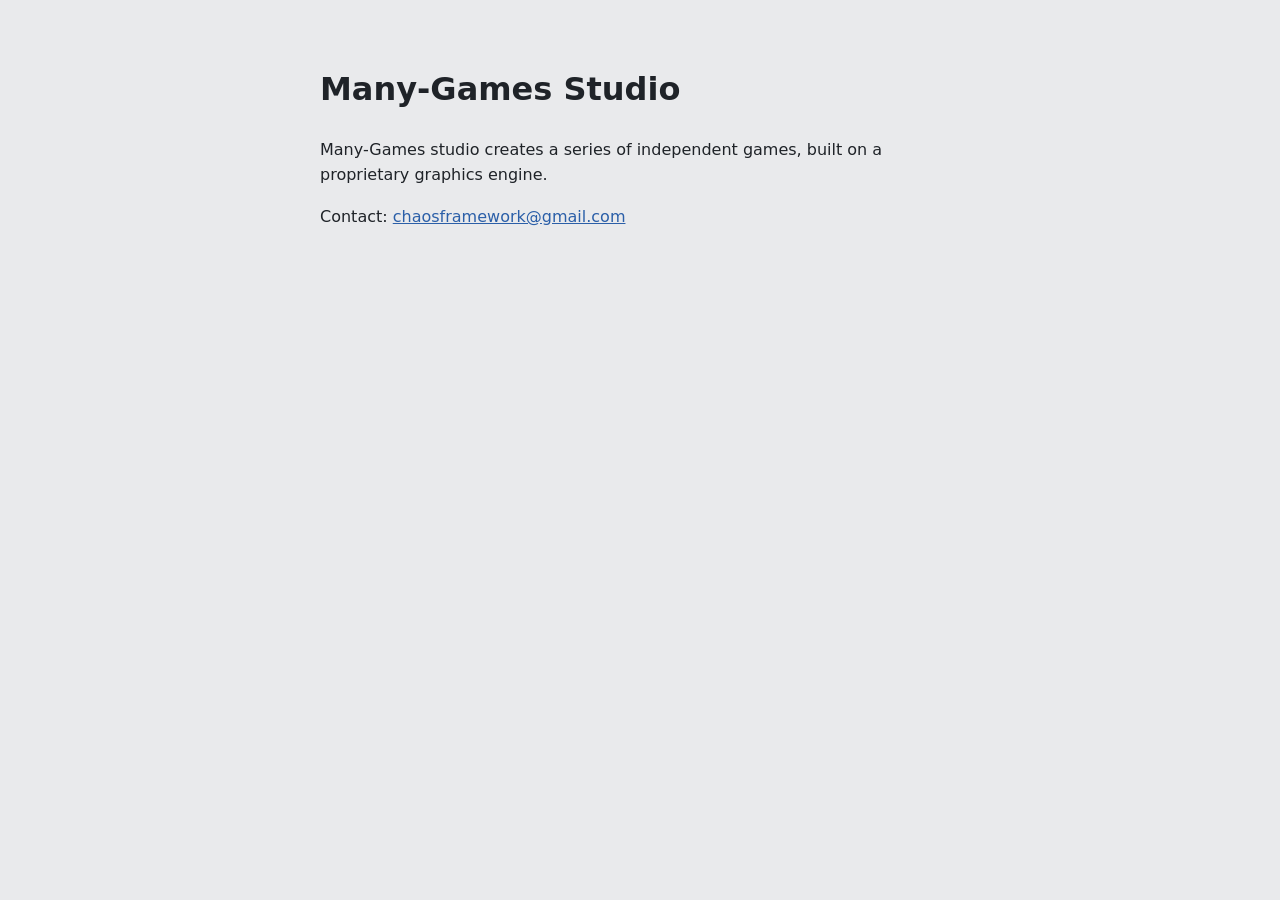
==== index.html @ daa4290c "Update index.html" ====
<!doctype html>
<html lang="en">
  <head>
    <meta charset="utf-8">
    <meta name="viewport" content="width=device-width, initial-scale=1">
    <meta name="description" content="Many-Games studio creates a series of independent games, built on a proprietary graphics engine.">
    <title>Many-Games Studio</title>
    <style>
      body {
        font-family: system-ui, sans-serif;
        background: #e9eaec;
        color: #1f2328;
        max-width: 40rem;
        margin: 0 auto;
        padding: 4rem 1rem;
        line-height: 1.6;
      }
      h1 { margin-top: 0; }
      a { color: #2b5fa8; }
    </style>
  </head>
  <body>
    <h1>Many-Games Studio</h1>
    <p>Many-Games studio creates a series of independent games, built on a proprietary graphics engine.</p>
    <p>Contact: <a href="mailto:chaosframework@gmail.com">chaosframework@gmail.com</a></p>
  </body>
</html>
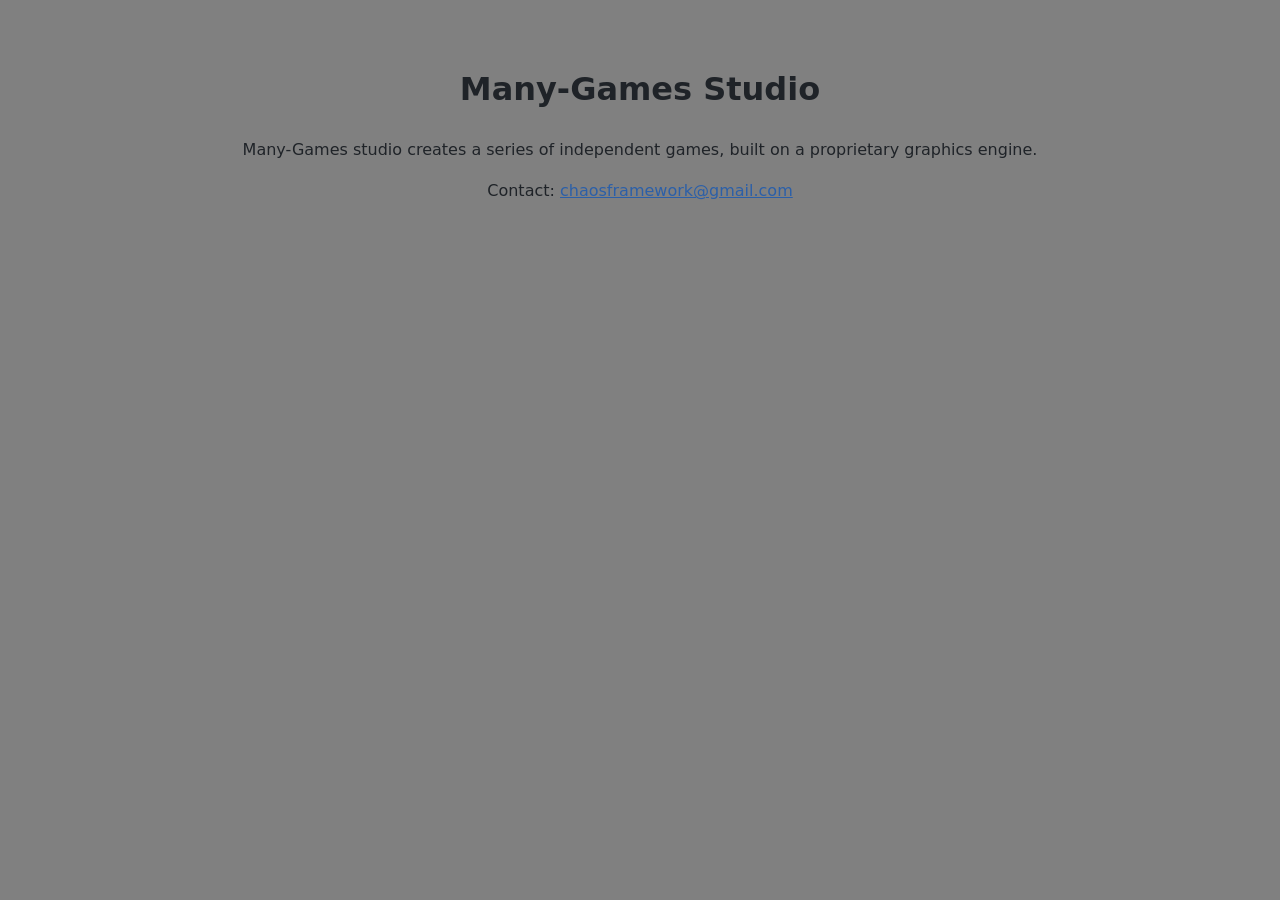
==== commit d104f2c5: "Update index.html with background color" ====
--- a/index.html
+++ b/index.html
@@ -1,27 +1,34 @@
 <!doctype html>
 <html lang="en">
-  <head>
+<head>
     <meta charset="utf-8">
     <meta name="viewport" content="width=device-width, initial-scale=1">
     <meta name="description" content="Many-Games studio creates a series of independent games, built on a proprietary graphics engine.">
     <title>Many-Games Studio</title>
     <style>
-      body {
-        font-family: system-ui, sans-serif;
-        background: #e9eaec;
-        color: #1f2328;
-        max-width: 40rem;
-        margin: 0 auto;
-        padding: 4rem 1rem;
-        line-height: 1.6;
-      }
-      h1 { margin-top: 0; }
-      a { color: #2b5fa8; }
+        body {
+            font-family: system-ui, sans-serif;
+            background: #808080;
+            color: #1f2328;
+            max-width: 60rem;
+            margin: 0 auto;
+            padding: 4rem 1rem;
+            line-height: 1.6;
+            text-align: center;
+        }
+
+        h1 {
+            margin-top: 0;
+        }
+
+        a {
+            color: #2b5fa8;
+        }
     </style>
-  </head>
-  <body>
+</head>
+<body>
     <h1>Many-Games Studio</h1>
     <p>Many-Games studio creates a series of independent games, built on a proprietary graphics engine.</p>
     <p>Contact: <a href="mailto:chaosframework@gmail.com">chaosframework@gmail.com</a></p>
-  </body>
+</body>
 </html>
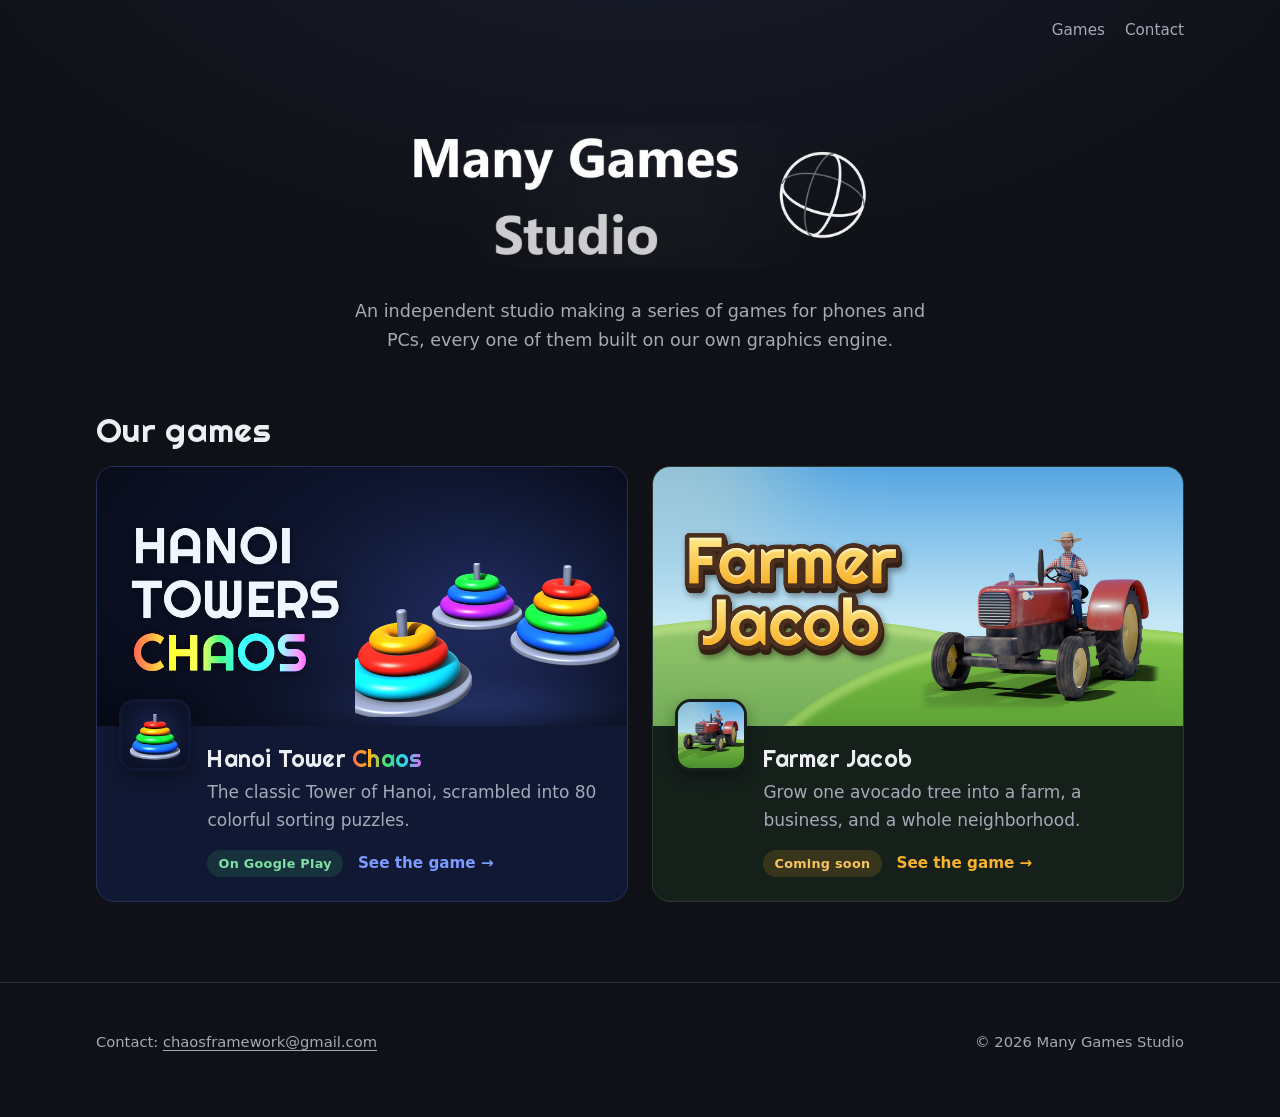
==== commit d823fd6c: "New site" ====
--- a/index.html
+++ b/index.html
@@ -3,32 +3,72 @@
 <head>
     <meta charset="utf-8">
     <meta name="viewport" content="width=device-width, initial-scale=1">
-    <meta name="description" content="Many-Games studio creates a series of independent games, built on a proprietary graphics engine.">
-    <title>Many-Games Studio</title>
-    <style>
-        body {
-            font-family: system-ui, sans-serif;
-            background: #808080;
-            color: #1f2328;
-            max-width: 60rem;
-            margin: 0 auto;
-            padding: 4rem 1rem;
-            line-height: 1.6;
-            text-align: center;
-        }
-
-        h1 {
-            margin-top: 0;
-        }
-
-        a {
-            color: #2b5fa8;
-        }
-    </style>
+    <title>Many Games Studio</title>
+    <meta name="description" content="Many Games Studio creates a series of independent games, built on a proprietary graphics engine.">
+    <meta property="og:title" content="Many Games Studio">
+    <meta property="og:description" content="Independent games, built on our own graphics engine: Hanoi Tower Chaos and Farmer Jacob.">
+    <meta property="og:image" content="https://many-games.github.io/hanoi-tower-chaos/images/feature.png">
+    <meta property="og:type" content="website">
+    <link rel="icon" type="image/png" href="assets/favicon.png">
+    <link rel="preconnect" href="https://fonts.googleapis.com">
+    <link rel="preconnect" href="https://fonts.gstatic.com" crossorigin>
+    <link rel="stylesheet" href="https://fonts.googleapis.com/css2?family=Righteous&display=swap">
+    <link rel="stylesheet" href="assets/site.css">
 </head>
 <body>
-    <h1>Many-Games Studio</h1>
-    <p>Many-Games studio creates a series of independent games, built on a proprietary graphics engine.</p>
-    <p>Contact: <a href="mailto:chaosframework@gmail.com">chaosframework@gmail.com</a></p>
+    <header class="site-header">
+        <div class="wrap site-header--end">
+            <nav class="site-nav" aria-label="Main">
+                <a href="#games">Games</a>
+                <a href="#contact">Contact</a>
+            </nav>
+        </div>
+    </header>
+
+    <main>
+        <section class="intro wrap">
+            <h1 class="visually-hidden">Many Games Studio</h1>
+            <img class="intro__logo" src="assets/many-games-logo.png" alt="" width="672" height="203">
+            <p>An independent studio making a series of games for phones and PCs, every one of them built on our own graphics engine.</p>
+        </section>
+
+        <section class="wrap" id="games" aria-labelledby="games-title">
+            <h2 id="games-title">Our games</h2>
+            <div class="games">
+                <a class="game-card theme-hanoi" href="hanoi-tower-chaos/">
+                    <img class="game-card__art" src="hanoi-tower-chaos/images/feature.png" alt="" width="1024" height="500">
+                    <div class="game-card__body">
+                        <img class="game-card__icon" src="hanoi-tower-chaos/images/icon.png" alt="" width="512" height="512">
+                        <div>
+                            <h3><span class="title-hanoi">Hanoi Tower <span class="chaos">Chaos</span></span></h3>
+                            <p>The classic Tower of Hanoi, scrambled into 80 colorful sorting puzzles.</p>
+                            <span class="pill pill--live">On Google Play</span>
+                            <span class="game-card__more">See the game &rarr;</span>
+                        </div>
+                    </div>
+                </a>
+
+                <a class="game-card theme-farmer" href="farmer-jacob/">
+                    <img class="game-card__art" src="farmer-jacob/images/feature.png" alt="" width="1024" height="500">
+                    <div class="game-card__body">
+                        <img class="game-card__icon" src="farmer-jacob/images/icon.png" alt="" width="512" height="512">
+                        <div>
+                            <h3>Farmer Jacob</h3>
+                            <p>Grow one avocado tree into a farm, a business, and a whole neighborhood.</p>
+                            <span class="pill pill--soon">Coming soon</span>
+                            <span class="game-card__more">See the game &rarr;</span>
+                        </div>
+                    </div>
+                </a>
+            </div>
+        </section>
+    </main>
+
+    <footer class="site-footer" id="contact">
+        <div class="wrap">
+            <p>Contact: <a href="mailto:chaosframework@gmail.com">chaosframework@gmail.com</a></p>
+            <p>&copy; 2026 Many Games Studio</p>
+        </div>
+    </footer>
 </body>
 </html>
--- a/assets/site.css
+++ b/assets/site.css
@@ -0,0 +1,571 @@
+/* Many Games Studio - shared styles for the landing page, the game pages and their privacy policies */
+
+:root {
+    color-scheme: dark;
+    --bg: #0f1116;
+    --bg-glow: rgba(110, 140, 255, 0.10);
+    --surface: #171a22;
+    --surface-raised: #1d212b;
+    --line: #2a2f3b;
+    --text: #eceef3;
+    --muted: #a4aab7;
+    --accent: #8aa8ff;
+    --accent-ink: #0f1116;
+    --radius: 18px;
+    --radius-small: 12px;
+    --page: 68rem;
+    --display: "Righteous", system-ui, sans-serif;
+    --body: system-ui, -apple-system, "Segoe UI", Roboto, Helvetica, Arial, sans-serif;
+}
+
+/* Each game page takes on its game's colors */
+.theme-hanoi {
+    --bg: #0a0f21;
+    --bg-glow: rgba(70, 110, 255, 0.16);
+    --surface: #111833;
+    --surface-raised: #17203f;
+    --line: #26305a;
+    --accent: #7c9bff;
+}
+
+.theme-farmer {
+    --bg: #0e1512;
+    --bg-glow: rgba(120, 200, 90, 0.12);
+    --surface: #15201b;
+    --surface-raised: #1b2922;
+    --line: #2a3a31;
+    --accent: #f8b22c;
+    --accent-ink: #3b230f;
+}
+
+*, *::before, *::after {
+    box-sizing: border-box;
+}
+
+html {
+    -webkit-text-size-adjust: 100%;
+}
+
+body {
+    margin: 0;
+    background: radial-gradient(70rem 40rem at 50% -10rem, var(--bg-glow), transparent 70%), var(--bg);
+    color: var(--text);
+    font: 17px/1.65 var(--body);
+    min-height: 100vh;
+}
+
+img, video {
+    display: block;
+    max-width: 100%;
+    height: auto;
+}
+
+a {
+    color: var(--accent);
+    text-underline-offset: 0.2em;
+}
+
+a:focus-visible, button:focus-visible {
+    outline: 3px solid var(--accent);
+    outline-offset: 3px;
+    border-radius: 6px;
+}
+
+h1, h2, h3 {
+    font-family: var(--display);
+    font-weight: 400;
+    line-height: 1.15;
+    letter-spacing: 0.01em;
+}
+
+h2 {
+    font-size: clamp(1.6rem, 1.2rem + 1.4vw, 2.1rem);
+    margin: 0 0 1rem;
+}
+
+.visually-hidden {
+    position: absolute;
+    width: 1px;
+    height: 1px;
+    overflow: hidden;
+    clip: rect(0 0 0 0);
+    white-space: nowrap;
+}
+
+.wrap {
+    width: min(100% - 2rem, var(--page));
+    margin-inline: auto;
+}
+
+/* ---- Header and footer ---- */
+
+.site-header {
+    padding: 1.1rem 0;
+}
+
+.site-header .wrap {
+    display: flex;
+    align-items: center;
+    justify-content: space-between;
+    gap: 1rem;
+}
+
+.site-header .site-header--end {
+    justify-content: flex-end;
+}
+
+.site-header__logo img {
+    height: 2.6rem;
+    width: auto;
+}
+
+.site-nav {
+    display: flex;
+    gap: 1.25rem;
+    font-size: 0.95rem;
+}
+
+.site-nav a {
+    color: var(--muted);
+    text-decoration: none;
+}
+
+.site-nav a:hover {
+    color: var(--text);
+}
+
+.site-footer {
+    margin-top: 5rem;
+    padding: 2rem 0 3rem;
+    border-top: 1px solid var(--line);
+    color: var(--muted);
+    font-size: 0.92rem;
+}
+
+.site-footer .wrap {
+    display: flex;
+    flex-wrap: wrap;
+    justify-content: space-between;
+    gap: 0.75rem 2rem;
+}
+
+.site-footer a {
+    color: var(--muted);
+}
+
+.site-footer ul {
+    display: flex;
+    flex-wrap: wrap;
+    gap: 0.5rem 1.5rem;
+    list-style: none;
+    margin: 0;
+    padding: 0;
+}
+
+/* ---- Landing page ---- */
+
+.intro {
+    padding: 4rem 0 3.5rem;
+    text-align: center;
+}
+
+.intro__logo {
+    width: min(30rem, 88%);
+    margin: 0 auto 1.75rem;
+}
+
+.intro p {
+    max-width: 36rem;
+    margin: 0 auto;
+    color: var(--muted);
+    font-size: 1.1rem;
+}
+
+.games {
+    display: grid;
+    grid-template-columns: repeat(auto-fit, minmax(19rem, 1fr));
+    gap: 1.5rem;
+}
+
+.game-card {
+    display: flex;
+    flex-direction: column;
+    background: var(--surface);
+    border: 1px solid var(--line);
+    border-radius: var(--radius);
+    overflow: hidden;
+    color: inherit;
+    text-decoration: none;
+    transition: transform 0.2s ease, border-color 0.2s ease, box-shadow 0.2s ease;
+}
+
+.game-card:hover {
+    transform: translateY(-4px);
+    border-color: var(--accent);
+    box-shadow: 0 18px 40px rgba(0, 0, 0, 0.35);
+}
+
+.game-card__art {
+    aspect-ratio: 1024 / 500;
+    width: 100%;
+    object-fit: cover;
+}
+
+.game-card__body {
+    display: flex;
+    gap: 1rem;
+    align-items: flex-start;
+    padding: 1.25rem 1.4rem 1.5rem;
+}
+
+.game-card__icon {
+    width: 4.5rem;
+    height: 4.5rem;
+    border-radius: 22%;
+    flex: none;
+    margin-top: -2.9rem;
+    border: 3px solid var(--surface);
+    box-shadow: 0 6px 16px rgba(0, 0, 0, 0.35);
+}
+
+.game-card h3 {
+    margin: 0 0 0.35rem;
+    font-size: 1.45rem;
+}
+
+.game-card p {
+    margin: 0 0 0.9rem;
+    color: var(--muted);
+}
+
+.game-card__more {
+    color: var(--accent);
+    font-weight: 600;
+    font-size: 0.95rem;
+}
+
+/* ---- Status pills and buttons ---- */
+
+.pill {
+    display: inline-block;
+    padding: 0.2rem 0.7rem;
+    border-radius: 999px;
+    font-size: 0.8rem;
+    font-weight: 600;
+    letter-spacing: 0.02em;
+    margin-right: 0.6rem;
+    vertical-align: middle;
+}
+
+.pill--live {
+    background: rgba(70, 200, 120, 0.15);
+    color: #7fe0a4;
+}
+
+.pill--soon {
+    background: rgba(248, 178, 44, 0.15);
+    color: #f8c45c;
+}
+
+.button {
+    display: inline-flex;
+    align-items: center;
+    gap: 0.6rem;
+    padding: 0.8rem 1.4rem;
+    border-radius: 999px;
+    background: var(--accent);
+    color: var(--accent-ink);
+    font-weight: 700;
+    text-decoration: none;
+    transition: filter 0.15s ease, transform 0.15s ease;
+}
+
+.button:hover {
+    filter: brightness(1.08);
+    transform: translateY(-1px);
+}
+
+.button svg {
+    width: 1.1em;
+    height: 1.1em;
+}
+
+.button--quiet {
+    background: transparent;
+    color: var(--text);
+    border: 1px solid var(--line);
+}
+
+/* ---- Game pages ---- */
+
+.game-hero {
+    padding-top: 1rem;
+}
+
+.game-hero__art {
+    width: 100%;
+    border-radius: var(--radius);
+    border: 1px solid var(--line);
+    box-shadow: 0 24px 60px rgba(0, 0, 0, 0.45);
+}
+
+.game-hero__head {
+    display: flex;
+    flex-wrap: wrap;
+    align-items: center;
+    gap: 1.25rem 1.5rem;
+    margin-top: -3rem;
+    padding: 0 1.5rem;
+    position: relative;
+}
+
+.game-hero__icon {
+    width: 7.5rem;
+    height: 7.5rem;
+    border-radius: 22%;
+    border: 4px solid var(--bg);
+    box-shadow: 0 10px 28px rgba(0, 0, 0, 0.45);
+}
+
+.game-hero__text {
+    flex: 1 1 18rem;
+    padding-top: 3rem;
+}
+
+.game-hero h1 {
+    font-size: clamp(2.2rem, 1.5rem + 2.6vw, 3.4rem);
+    margin: 0 0 0.3rem;
+}
+
+.game-hero__tagline {
+    margin: 0;
+    color: var(--muted);
+    font-size: 1.12rem;
+}
+
+.game-hero__actions {
+    display: flex;
+    flex-wrap: wrap;
+    align-items: center;
+    gap: 0.75rem 1rem;
+    margin-top: 1.1rem;
+}
+
+.game-hero__note {
+    color: var(--muted);
+    font-size: 0.9rem;
+}
+
+/* The game names, lettered the way the games letter them */
+.title-hanoi .chaos {
+    background: linear-gradient(90deg, #ff6a4d, #ffb31a, #3fe07a, #2fd6ef, #e06cf0);
+    -webkit-background-clip: text;
+    background-clip: text;
+    color: transparent;
+}
+
+.title-farmer {
+    color: #ffd25e;
+    text-shadow:
+        2px 0 0 #4a2e1e, -2px 0 0 #4a2e1e, 0 2px 0 #4a2e1e, 0 -2px 0 #4a2e1e,
+        2px 2px 0 #4a2e1e, -2px 2px 0 #4a2e1e, 2px -2px 0 #4a2e1e, -2px -2px 0 #4a2e1e,
+        3px 5px 0 #34200f;
+}
+
+.section {
+    margin-top: 4.5rem;
+}
+
+.about {
+    display: grid;
+    grid-template-columns: minmax(0, 1.15fr) minmax(0, 1fr);
+    gap: 2rem 3rem;
+}
+
+.about p {
+    margin: 0 0 1rem;
+}
+
+.features {
+    list-style: none;
+    margin: 0;
+    padding: 1.4rem 1.6rem;
+    background: var(--surface);
+    border: 1px solid var(--line);
+    border-radius: var(--radius);
+}
+
+.features li {
+    position: relative;
+    padding-left: 1.6rem;
+    margin: 0.55rem 0;
+}
+
+.features li::before {
+    content: "";
+    position: absolute;
+    left: 0;
+    top: 0.6em;
+    width: 0.55rem;
+    height: 0.55rem;
+    border-radius: 50%;
+    background: var(--accent);
+}
+
+.lead {
+    color: var(--muted);
+    margin: -0.4rem 0 1.5rem;
+}
+
+/* Screenshots: four across on a wide screen, a row to swipe through on a phone */
+.shots {
+    display: grid;
+    grid-template-columns: repeat(4, minmax(0, 1fr));
+    gap: 1.25rem;
+    list-style: none;
+    margin: 0;
+    padding: 0;
+}
+
+.shots a {
+    display: block;
+    border-radius: var(--radius-small);
+    overflow: hidden;
+    border: 1px solid var(--line);
+    transition: transform 0.2s ease, border-color 0.2s ease;
+}
+
+.shots a:hover {
+    transform: translateY(-3px);
+    border-color: var(--accent);
+}
+
+.shots figcaption {
+    margin-top: 0.55rem;
+    color: var(--muted);
+    font-size: 0.88rem;
+    text-align: center;
+}
+
+.shots figure {
+    margin: 0;
+}
+
+/* The intro clip, portrait like the phone it was made for, with what it shows beside it */
+.film {
+    display: grid;
+    grid-template-columns: minmax(0, 1fr) 22rem;
+    gap: 2rem 3rem;
+    align-items: center;
+}
+
+.film video {
+    width: 100%;
+    aspect-ratio: 9 / 16;
+    border-radius: var(--radius);
+    border: 1px solid var(--line);
+    background: #000;
+    box-shadow: 0 24px 60px rgba(0, 0, 0, 0.45);
+}
+
+.film p {
+    margin: 0 0 1rem;
+}
+
+.privacy {
+    padding: 1.6rem 1.8rem;
+    background: var(--surface);
+    border: 1px solid var(--line);
+    border-radius: var(--radius);
+}
+
+.privacy h2 {
+    margin-bottom: 0.6rem;
+}
+
+.privacy p {
+    margin: 0 0 0.9rem;
+    color: var(--muted);
+}
+
+.privacy p:last-child {
+    margin-bottom: 0;
+}
+
+/* ---- Privacy policy pages ---- */
+
+.policy {
+    max-width: 44rem;
+    margin-inline: auto;
+}
+
+.policy__back {
+    display: inline-block;
+    margin-bottom: 1.5rem;
+    font-size: 0.95rem;
+}
+
+.policy h1 {
+    font-size: clamp(1.9rem, 1.4rem + 1.8vw, 2.6rem);
+    margin: 0 0 0.3rem;
+}
+
+.policy h2 {
+    font-size: 1.3rem;
+    margin: 2.4rem 0 0.6rem;
+}
+
+.policy .updated {
+    color: var(--muted);
+    font-size: 0.92rem;
+    margin-top: 0;
+}
+
+.policy li {
+    margin: 0.4rem 0;
+}
+
+/* ---- Narrow screens ---- */
+
+@media (max-width: 52rem) {
+    .about, .film {
+        grid-template-columns: minmax(0, 1fr);
+    }
+
+    .film video {
+        width: min(22rem, 100%);
+        margin-inline: auto;
+    }
+
+    .shots {
+        display: flex;
+        overflow-x: auto;
+        scroll-snap-type: x mandatory;
+        padding-bottom: 0.75rem;
+    }
+
+    .shots li {
+        flex: 0 0 58%;
+        scroll-snap-align: start;
+    }
+
+    .game-hero__head {
+        margin-top: -2rem;
+        padding: 0 0.5rem;
+    }
+
+    .game-hero__icon {
+        width: 5.5rem;
+        height: 5.5rem;
+    }
+
+    .game-hero__text {
+        padding-top: 0;
+    }
+}
+
+@media (prefers-reduced-motion: reduce) {
+    *, *::before, *::after {
+        transition: none !important;
+    }
+}
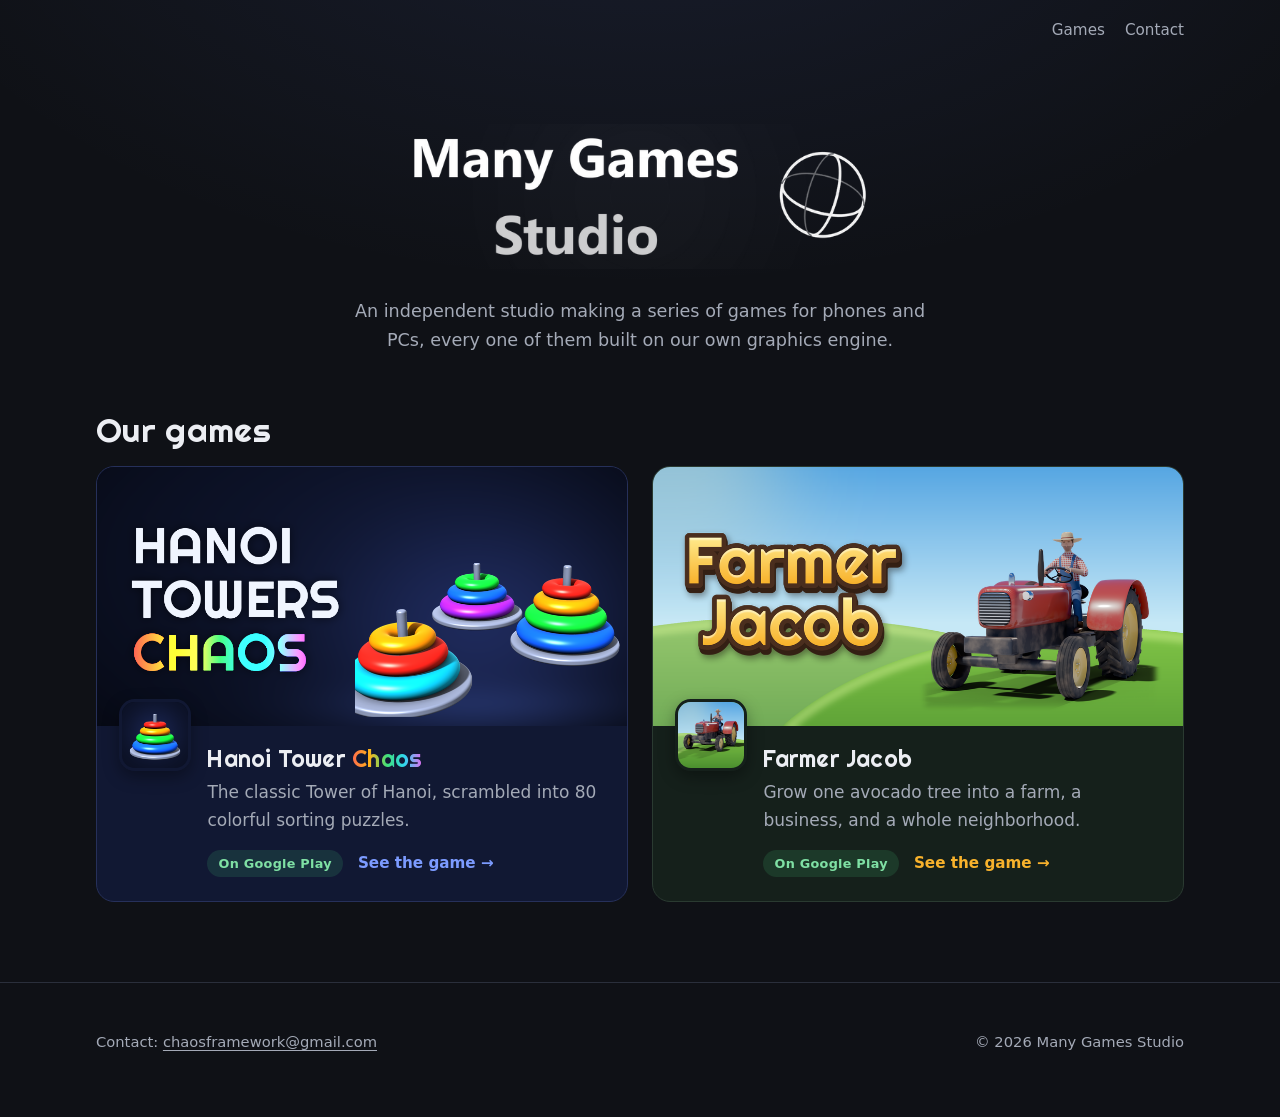
==== commit 094f1a7a: "link Farmer Jacob to google play store" ====
--- a/index.html
+++ b/index.html
@@ -55,7 +55,7 @@
                         <div>
                             <h3>Farmer Jacob</h3>
                             <p>Grow one avocado tree into a farm, a business, and a whole neighborhood.</p>
-                            <span class="pill pill--soon">Coming soon</span>
+                            <span class="pill pill--live">On Google Play</span>
                             <span class="game-card__more">See the game &rarr;</span>
                         </div>
                     </div>
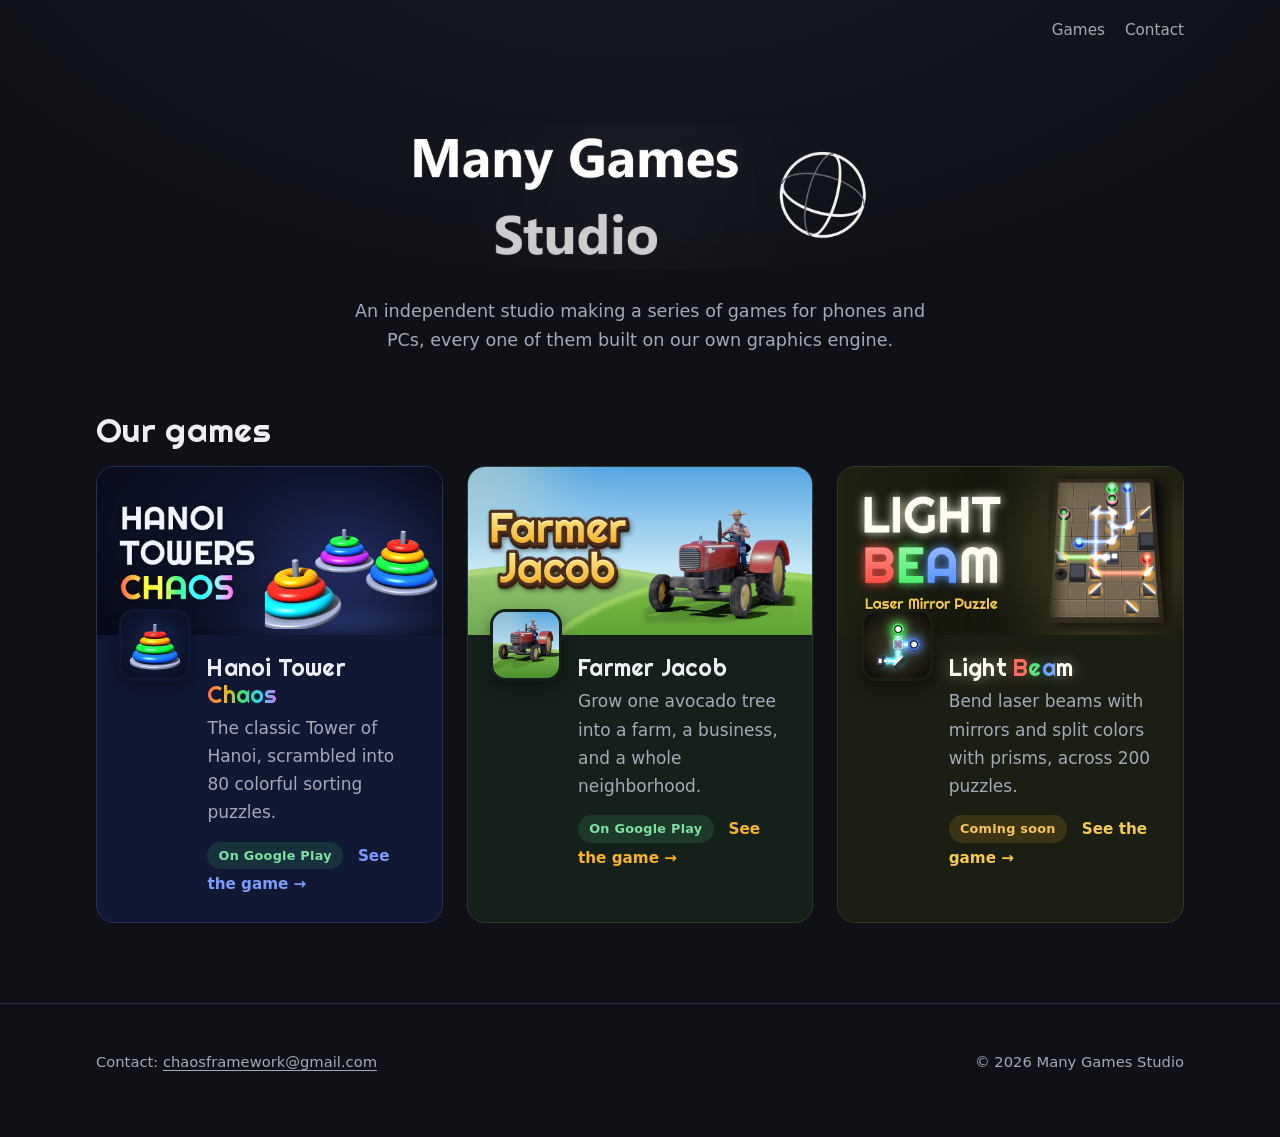
==== commit 0d4897e6: "Added Ligth-Beam to the site" ====
--- a/index.html
+++ b/index.html
@@ -6,7 +6,7 @@
     <title>Many Games Studio</title>
     <meta name="description" content="Many Games Studio creates a series of independent games, built on a proprietary graphics engine.">
     <meta property="og:title" content="Many Games Studio">
-    <meta property="og:description" content="Independent games, built on our own graphics engine: Hanoi Tower Chaos and Farmer Jacob.">
+    <meta property="og:description" content="Independent games, built on our own graphics engine: Hanoi Tower Chaos, Farmer Jacob and Light Beam.">
     <meta property="og:image" content="https://many-games.github.io/hanoi-tower-chaos/images/feature.png">
     <meta property="og:type" content="website">
     <link rel="icon" type="image/png" href="assets/favicon.png">
@@ -60,6 +60,19 @@
                         </div>
                     </div>
                 </a>
+
+                <a class="game-card theme-beam" href="light-beam/">
+                    <img class="game-card__art" src="light-beam/images/feature.png" alt="" width="1024" height="500">
+                    <div class="game-card__body">
+                        <img class="game-card__icon" src="light-beam/images/icon.png" alt="" width="512" height="512">
+                        <div>
+                            <h3 class="title-beam">Light <span class="r">B</span><span class="g">e</span><span class="b">a</span>m</h3>
+                            <p>Bend laser beams with mirrors and split colors with prisms, across 200 puzzles.</p>
+                            <span class="pill pill--soon">Coming soon</span>
+                            <span class="game-card__more">See the game &rarr;</span>
+                        </div>
+                    </div>
+                </a>
             </div>
         </section>
     </main>
--- a/assets/site.css
+++ b/assets/site.css
@@ -38,6 +38,16 @@
     --accent-ink: #3b230f;
 }
 
+.theme-beam {
+    --bg: #12140c;
+    --bg-glow: rgba(200, 220, 120, 0.10);
+    --surface: #1b1e12;
+    --surface-raised: #222617;
+    --line: #333a22;
+    --accent: #f5c94e;
+    --accent-ink: #2a2208;
+}
+
 *, *::before, *::after {
     box-sizing: border-box;
 }
@@ -372,6 +382,15 @@
         3px 5px 0 #34200f;
 }
 
+.title-beam {
+    color: #fffbef;
+    text-shadow: 0 0 14px rgba(255, 250, 230, 0.45);
+}
+
+.title-beam .r { color: #ff6b62; text-shadow: 0 0 14px rgba(255, 90, 80, 0.55); }
+.title-beam .g { color: #5ee67f; text-shadow: 0 0 14px rgba(80, 230, 120, 0.55); }
+.title-beam .b { color: #6fa2ff; text-shadow: 0 0 14px rgba(90, 140, 255, 0.55); }
+
 .section {
     margin-top: 4.5rem;
 }
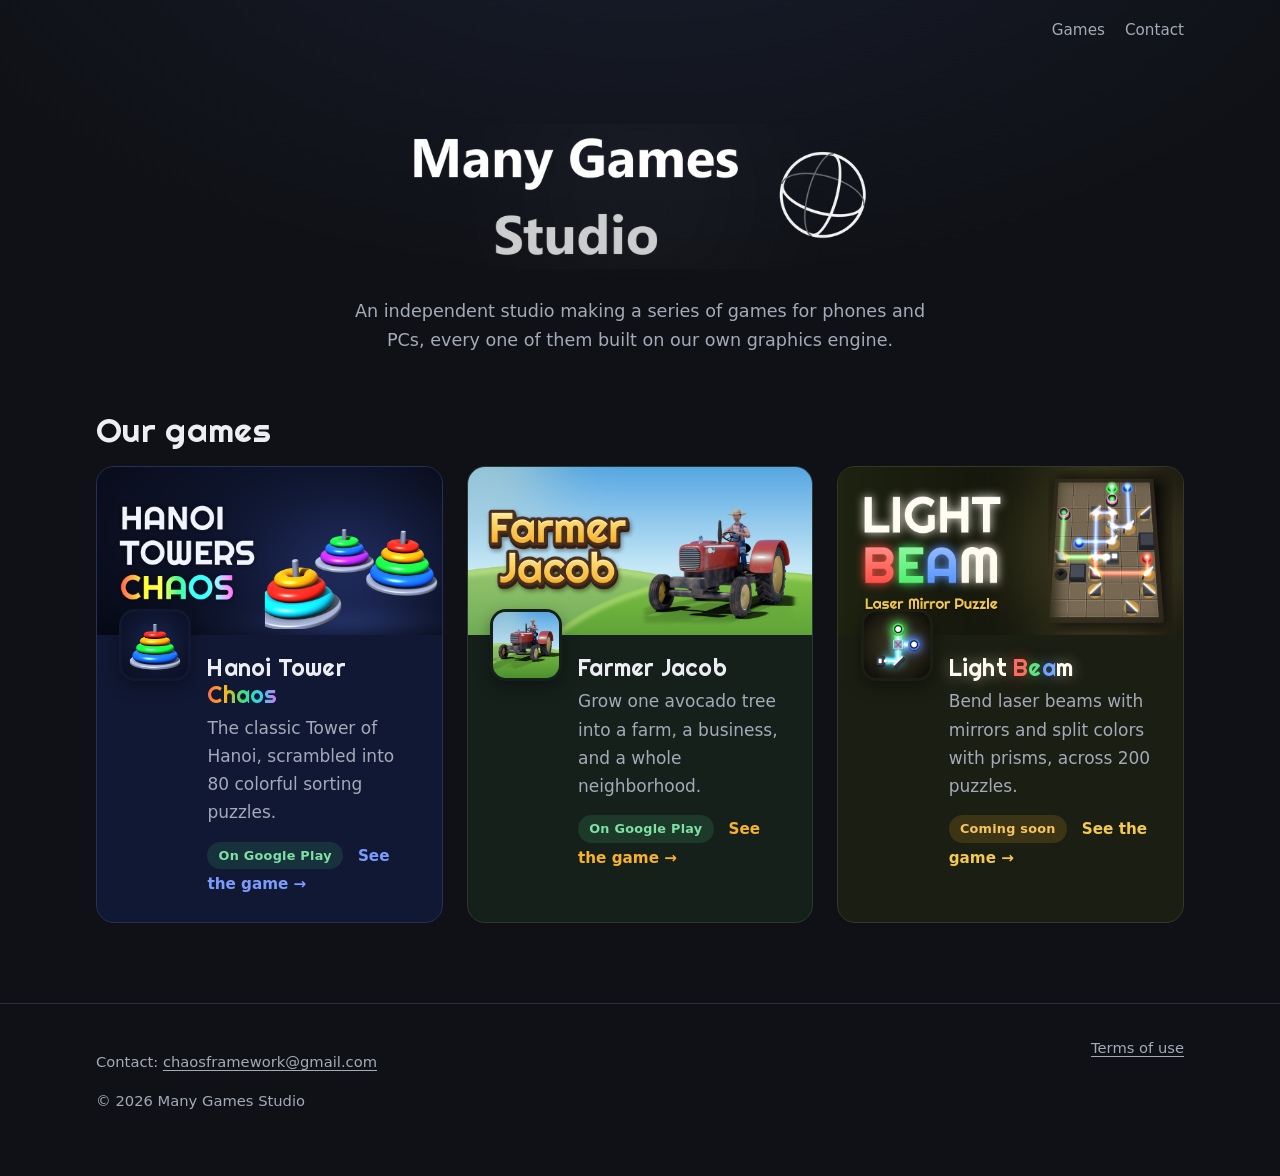
==== commit 8e9b4a32: "Added terms of use page" ====
--- a/index.html
+++ b/index.html
@@ -5,6 +5,7 @@
     <meta name="viewport" content="width=device-width, initial-scale=1">
     <title>Many Games Studio</title>
     <meta name="description" content="Many Games Studio creates a series of independent games, built on a proprietary graphics engine.">
+    <meta name="google-site-verification" content="Tv95UXcWdp9gT0_5njzE9VcOJB6_rWjqphHMRNtFHII" />
     <meta property="og:title" content="Many Games Studio">
     <meta property="og:description" content="Independent games, built on our own graphics engine: Hanoi Tower Chaos, Farmer Jacob and Light Beam.">
     <meta property="og:image" content="https://many-games.github.io/hanoi-tower-chaos/images/feature.png">
@@ -79,8 +80,13 @@
 
     <footer class="site-footer" id="contact">
         <div class="wrap">
-            <p>Contact: <a href="mailto:chaosframework@gmail.com">chaosframework@gmail.com</a></p>
-            <p>&copy; 2026 Many Games Studio</p>
+            <div>
+                <p>Contact: <a href="mailto:chaosframework@gmail.com">chaosframework@gmail.com</a></p>
+                <p>&copy; 2026 Many Games Studio</p>
+            </div>
+            <ul>
+                <li><a href="terms.html">Terms of use</a></li>
+            </ul>
         </div>
     </footer>
 </body>
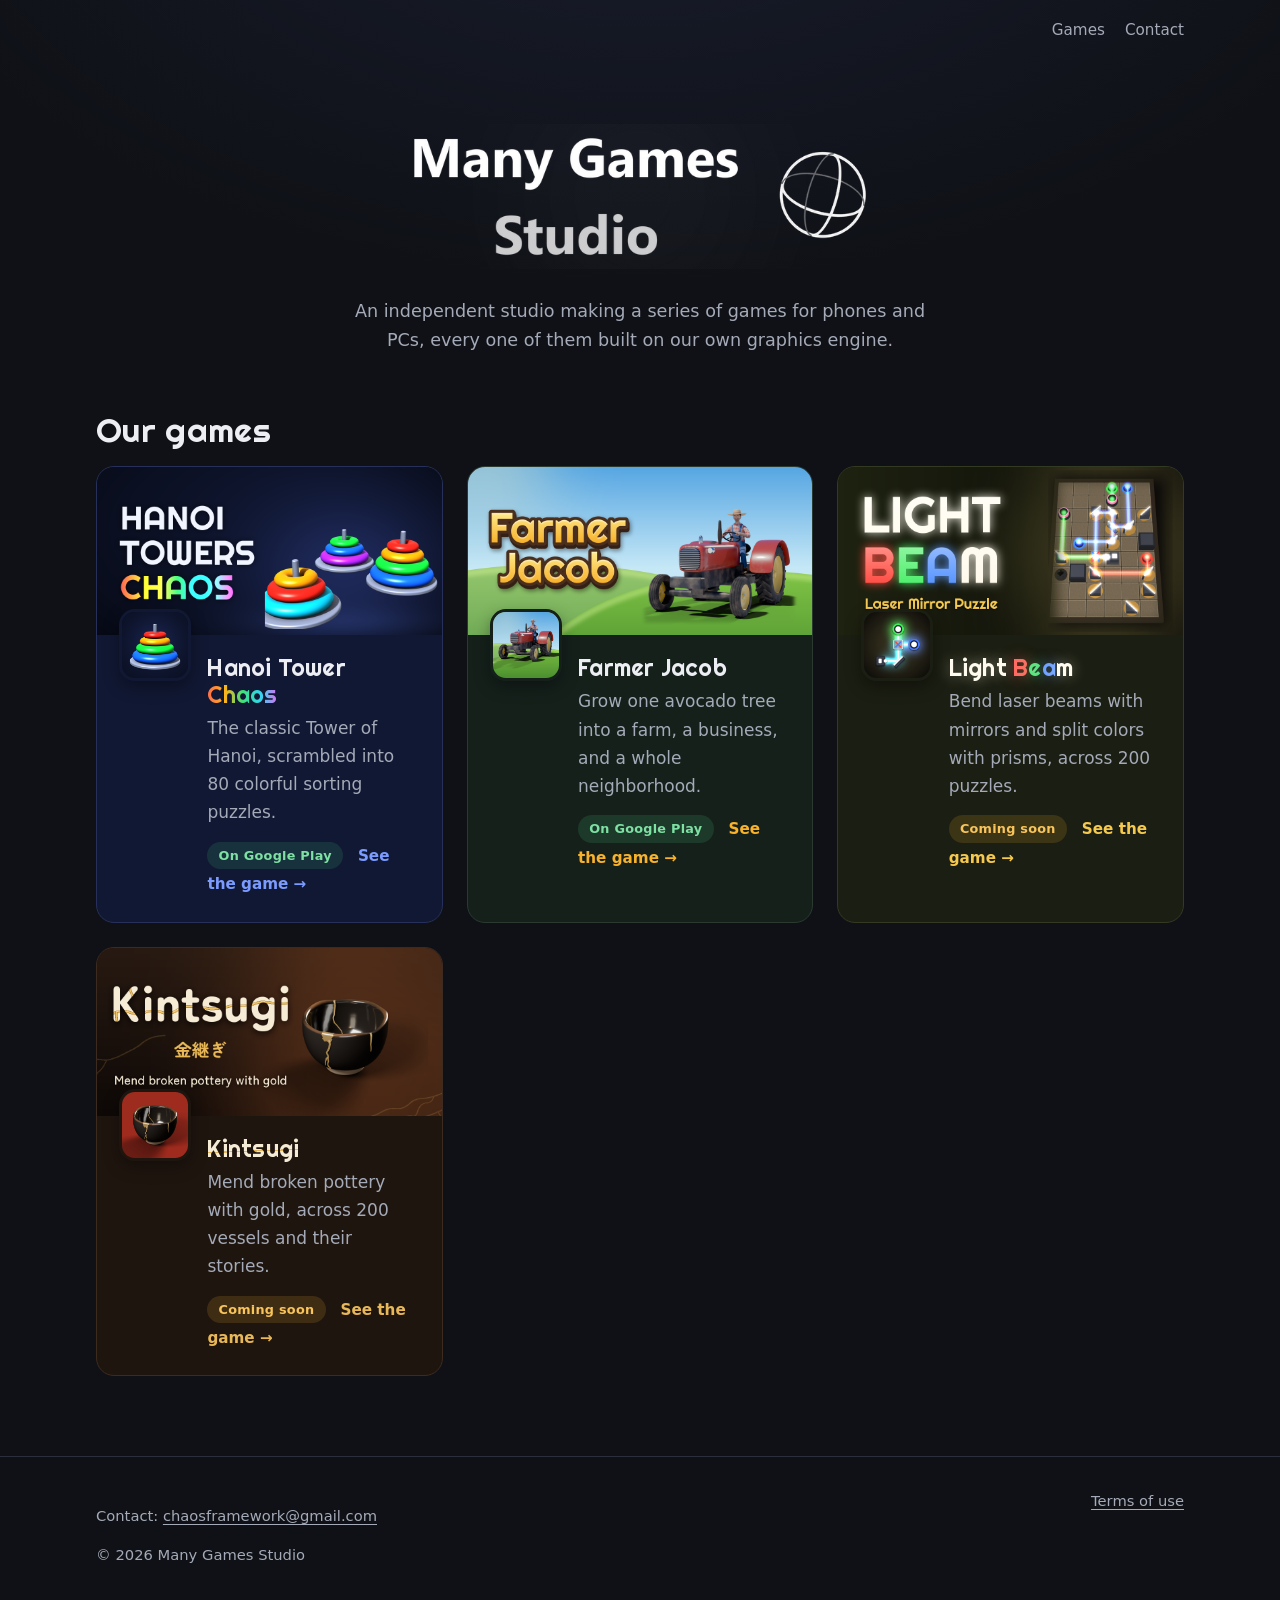
==== commit 063c62f8: "Added kintsugi game" ====
--- a/index.html
+++ b/index.html
@@ -7,7 +7,7 @@
     <meta name="description" content="Many Games Studio creates a series of independent games, built on a proprietary graphics engine.">
     <meta name="google-site-verification" content="Tv95UXcWdp9gT0_5njzE9VcOJB6_rWjqphHMRNtFHII" />
     <meta property="og:title" content="Many Games Studio">
-    <meta property="og:description" content="Independent games, built on our own graphics engine: Hanoi Tower Chaos, Farmer Jacob and Light Beam.">
+    <meta property="og:description" content="Independent games, built on our own graphics engine: Hanoi Tower Chaos, Farmer Jacob, Light Beam and Kintsugi.">
     <meta property="og:image" content="https://many-games.github.io/hanoi-tower-chaos/images/feature.png">
     <meta property="og:type" content="website">
     <link rel="icon" type="image/png" href="assets/favicon.png">
@@ -74,6 +74,19 @@
                         </div>
                     </div>
                 </a>
+
+                <a class="game-card theme-kintsugi" href="kintsugi/">
+                    <img class="game-card__art" src="kintsugi/images/feature.png" alt="" width="1024" height="500">
+                    <div class="game-card__body">
+                        <img class="game-card__icon" src="kintsugi/images/icon.png" alt="" width="512" height="512">
+                        <div>
+                            <h3 class="title-kintsugi">Kintsugi</h3>
+                            <p>Mend broken pottery with gold, across 200 vessels and their stories.</p>
+                            <span class="pill pill--soon">Coming soon</span>
+                            <span class="game-card__more">See the game &rarr;</span>
+                        </div>
+                    </div>
+                </a>
             </div>
         </section>
     </main>
--- a/assets/site.css
+++ b/assets/site.css
@@ -48,6 +48,16 @@
     --accent-ink: #2a2208;
 }
 
+.theme-kintsugi {
+    --bg: #140d09;
+    --bg-glow: rgba(232, 150, 80, 0.13);
+    --surface: #1f150f;
+    --surface-raised: #271b13;
+    --line: #3d2b1f;
+    --accent: #e8b858;
+    --accent-ink: #2b1a0b;
+}
+
 *, *::before, *::after {
     box-sizing: border-box;
 }
@@ -391,6 +401,15 @@
 .title-beam .g { color: #5ee67f; text-shadow: 0 0 14px rgba(80, 230, 120, 0.55); }
 .title-beam .b { color: #6fa2ff; text-shadow: 0 0 14px rgba(90, 140, 255, 0.55); }
 
+/* Cream letters mended with a seam of gold, like the game's logo. The box hugs the word so the seam crosses every letter */
+.title-kintsugi {
+    width: fit-content;
+    background: linear-gradient(178deg, #f6ecd6 0 55%, #e8b858 55% 59%, #f6ecd6 59%);
+    -webkit-background-clip: text;
+    background-clip: text;
+    color: transparent;
+}
+
 .section {
     margin-top: 4.5rem;
 }
